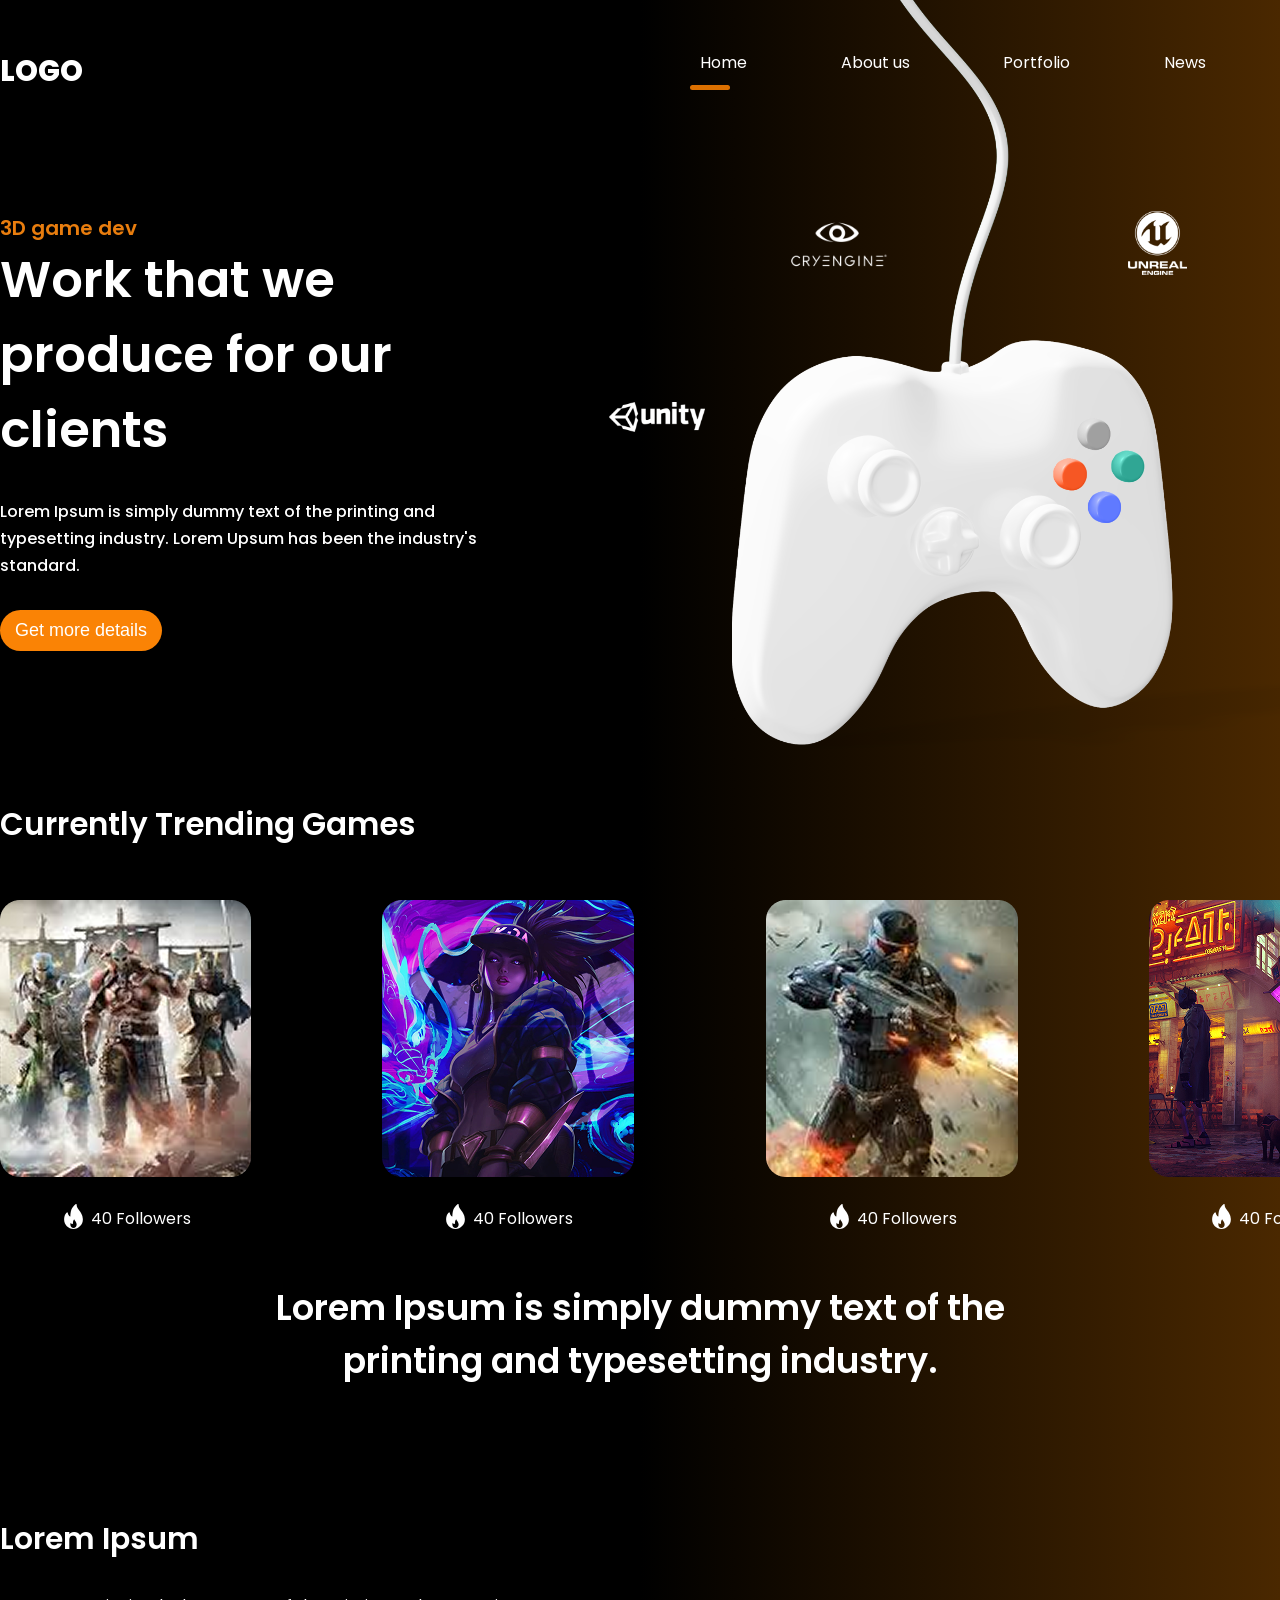
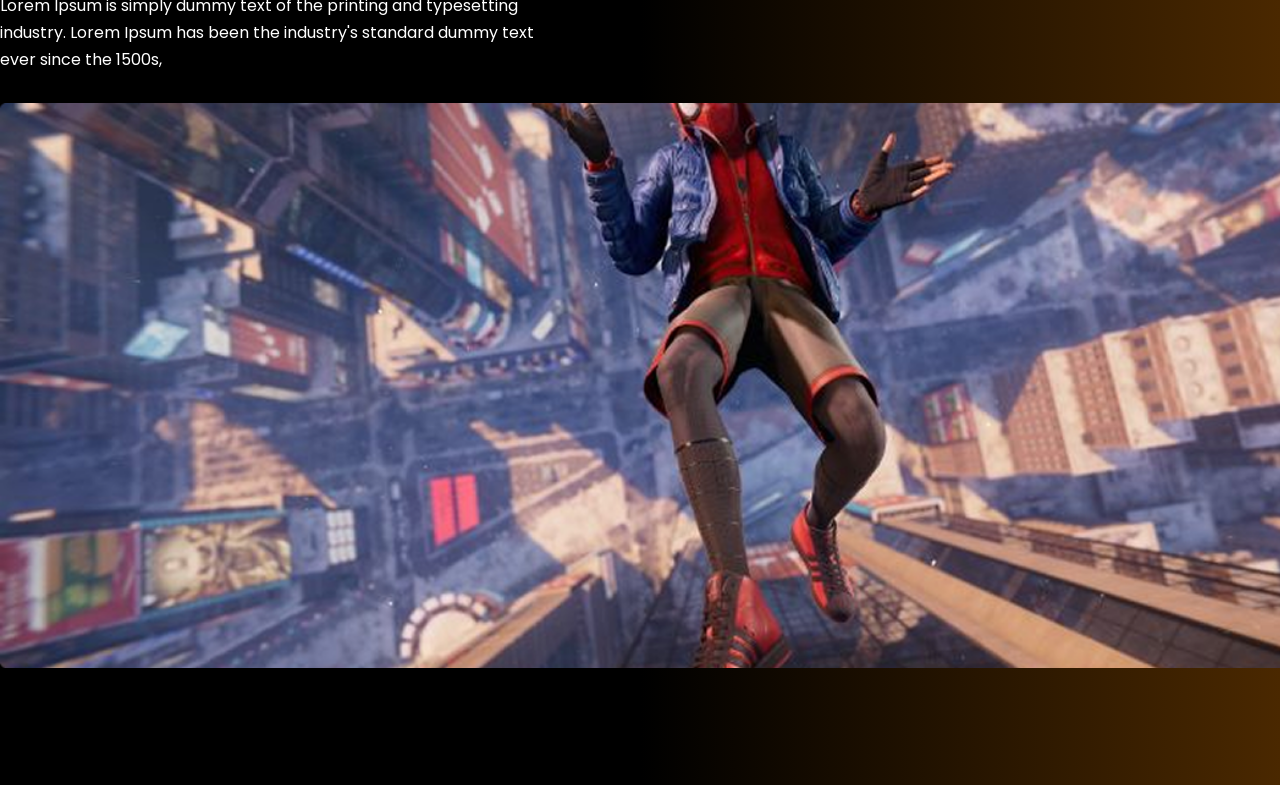
==== index.html @ a9fa8b21 "Update index.html" ====
<!DOCTYPE html>
<html lang="en">
<head>
    <meta charset="UTF-8">
    <meta name="viewport" content="width=device-width, initial-scale=1.0">
    <title>Game Website</title>
    <link rel="stylesheet" href="/css/main.css">
</head>
<body>
    <div class="wrapper">
        <header class="container">
            <span class="logo">logo</span>
            <nav>
                <ul>
                    <li class="active"><a href="#">Home</a></li>
                    <li ><a href="#">About us</a></li>
                    <li ><a href="#">Portfolio</a></li>
                    <li ><a href="#">News</a></li>
                    <li class="btn" ><a href="#">Contacs</a></li>
                </ul>
            </nav>
        </header>

        <div class="hero container">
            <div class="hero--info">
                <h2>3D game dev</h2>
                <h1>Work that we produce for our clients</h1>
                <p>Lorem Ipsum is simply dummy text of the printing and typesetting industry. Lorem Upsum has been the industry's standard.</p>
                <button class="btn">Get more details</button>
            </div>
            <img src="img/joystick.svg" alt="">
        </div>
        <div class="container trending">
            <a href="#" class="see-all">SEE ALL</a>
            <h3>Currently Trending Games</h3>

            <div class="games">
                <div class="block">
                    <img src="/img/game1.png" alt="">
                    <span><img src="/img/fire 1.svg" alt="">40 Followers</span>
                </div>
                <div class="block">
                    <img src="/img/game2.png" alt="">
                    <span><img src="/img/fire 1.svg" alt="">40 Followers</span>
                </div>
                <div class="block">
                    <img src="/img/game3.png" alt="">
                    <span><img src="/img/fire 1.svg" alt="">40 Followers</span>
                </div>
                <div class="block">
                    <img src="/img/game4.png" alt="">
                    <span><img src="/img/fire 1.svg" alt="">40 Followers</span>
                </div>
            </div>
        </div>

        <div class="container big-text">
            <p>Lorem Ipsum is simply dummy text of the printing and typesetting industry.</p>
        </div>

        <div class="container banner">
            <h3>Lorem Ipsum</h3>
            <p>Lorem Ipsum is simply dummy text of the printing and typesetting industry. Lorem Ipsum has been the industry's standard dummy text ever since the 1500s,</p>
            <img src="img/banner.png" alt="">
        </div>
    </div>

</body>
</html>
---- css/main.css ----
@import url('https://fonts.googleapis.com/css2?family=Poppins:wght@400;500;700;800&display=swap');

*{
    margin:0;
    padding:0;
}

body {
     font-family: "Poppins", sans-serif;
     font-weight: 400;
     color: #fff;
}

a {
    text-decoration: none;
}

img {
    max-width: 100%;
}

.wrapper {
    background: linear-gradient(90deg,rgba(0, 0, 0, 1) 50%, rgba(74, 40, 0, 1) 100%);
    width: 100%;
}

.container {
    width: 1400px;
    margin: 0 auto;
}

header {
    padding: 50px 0;
}

header .logo {
    text-transform: uppercase;
    font-size: 29px;
    font-weight: 800;
}

header nav {
    float: right;
    width: 50%;
}

header nav ul {
    list-style: none;
    display: flex;
    justify-content: space-between;
    z-index: 2;
    position: relative;
}

header nav ul li {
    display: inline-block;
}

header nav ul li a{
    color: #fff;
}

header nav ul li:not(.active):not(.btn) a:hover {
    border-bottom: 5px solid #DC7000;
}

header nav ul li.btn a {
    background: #FA9021;
    padding: 9px 17px;
    border-radius: 5px;
    transition: all 500ms ease;
}

header nav ul li.btn a:hover {
    background: #91a133;
}

header nav ul li.active::after {
    content: '';
    display: block;
    width: 40px;
    height: 5px;
    background: #DC7000;
    border-radius: 10px;
    position: relative;
    top: 10px;
    left: -10px;
}

.hero {
    padding-bottom: 100px;
    position: relative;
    z-index: 1;
}

.hero--info {
    width: 527px;
    padding-top: 70px;
}

.hero--info h2 {
    font-weight: 600;
    font-size: 20px;
    color: #E87D0E;
}

.hero--info h1 {
    font-weight: 600;
    font-size: 50px;
}

.hero--info p {
    font-weight: 500;
    font-size: 16px;
    margin: 30px 0;
    line-height: 170%;
}

.hero--info .btn {
    background: #FA8305;
    color: #fff;
    border-radius: 50px;
    font-size: 18px;
    padding: 10px 15px;
    transition: all 500ms ease;
    border: 0;
}

.hero--info .btn:hover {
    cursor: pointer;
    transform: scale(1.1);
}

.hero img {
    position: absolute;
    top: -150px;
    right: 0;
}

/* Gaming Section */
.trending {
    padding-top: 50px;
}

.trending h3 {
    font-weight: 600;
    font-size: 31px;
}

.trending .see-all {
    color: #fff;
    background: #000000;
    border-radius: 5px;
    padding: 12px 23px;
    float: right;
    display: block;
    transition: all 500ms ease;
}

.trending .see-all:hover {
    transform: scale(1.1);
}

.trending .games {
    display: flex;
    justify-content: space-between;
    width: 100%;
    padding-top: 50px;
}

.trending .games span {
    display: block;
    text-align: center;
    margin-top: 15px;
}

.trending .games span img {
    position: relative;
    top: 5px;
    margin-right: 5px;
}

/* Big-text section*/

.big-text {
    padding: 50px 0;
    font-size: 35px;
    font-weight: 600;
    text-align: center;
    width: 800px;
}

/*Banner*/

.banner {
    padding: 80px 0;
}

.banner h3 {
    font-size: 30px;
    font-weight: 600;
    margin-bottom: 30px;
}

.banner p {
    font-size: 16px;
    font-weight: 400;
    width: 545px;
    line-height: 170%;
    margin-bottom: 30px;
}

.banner img {
    width: 100%;
    margin-bottom: 30px;
}
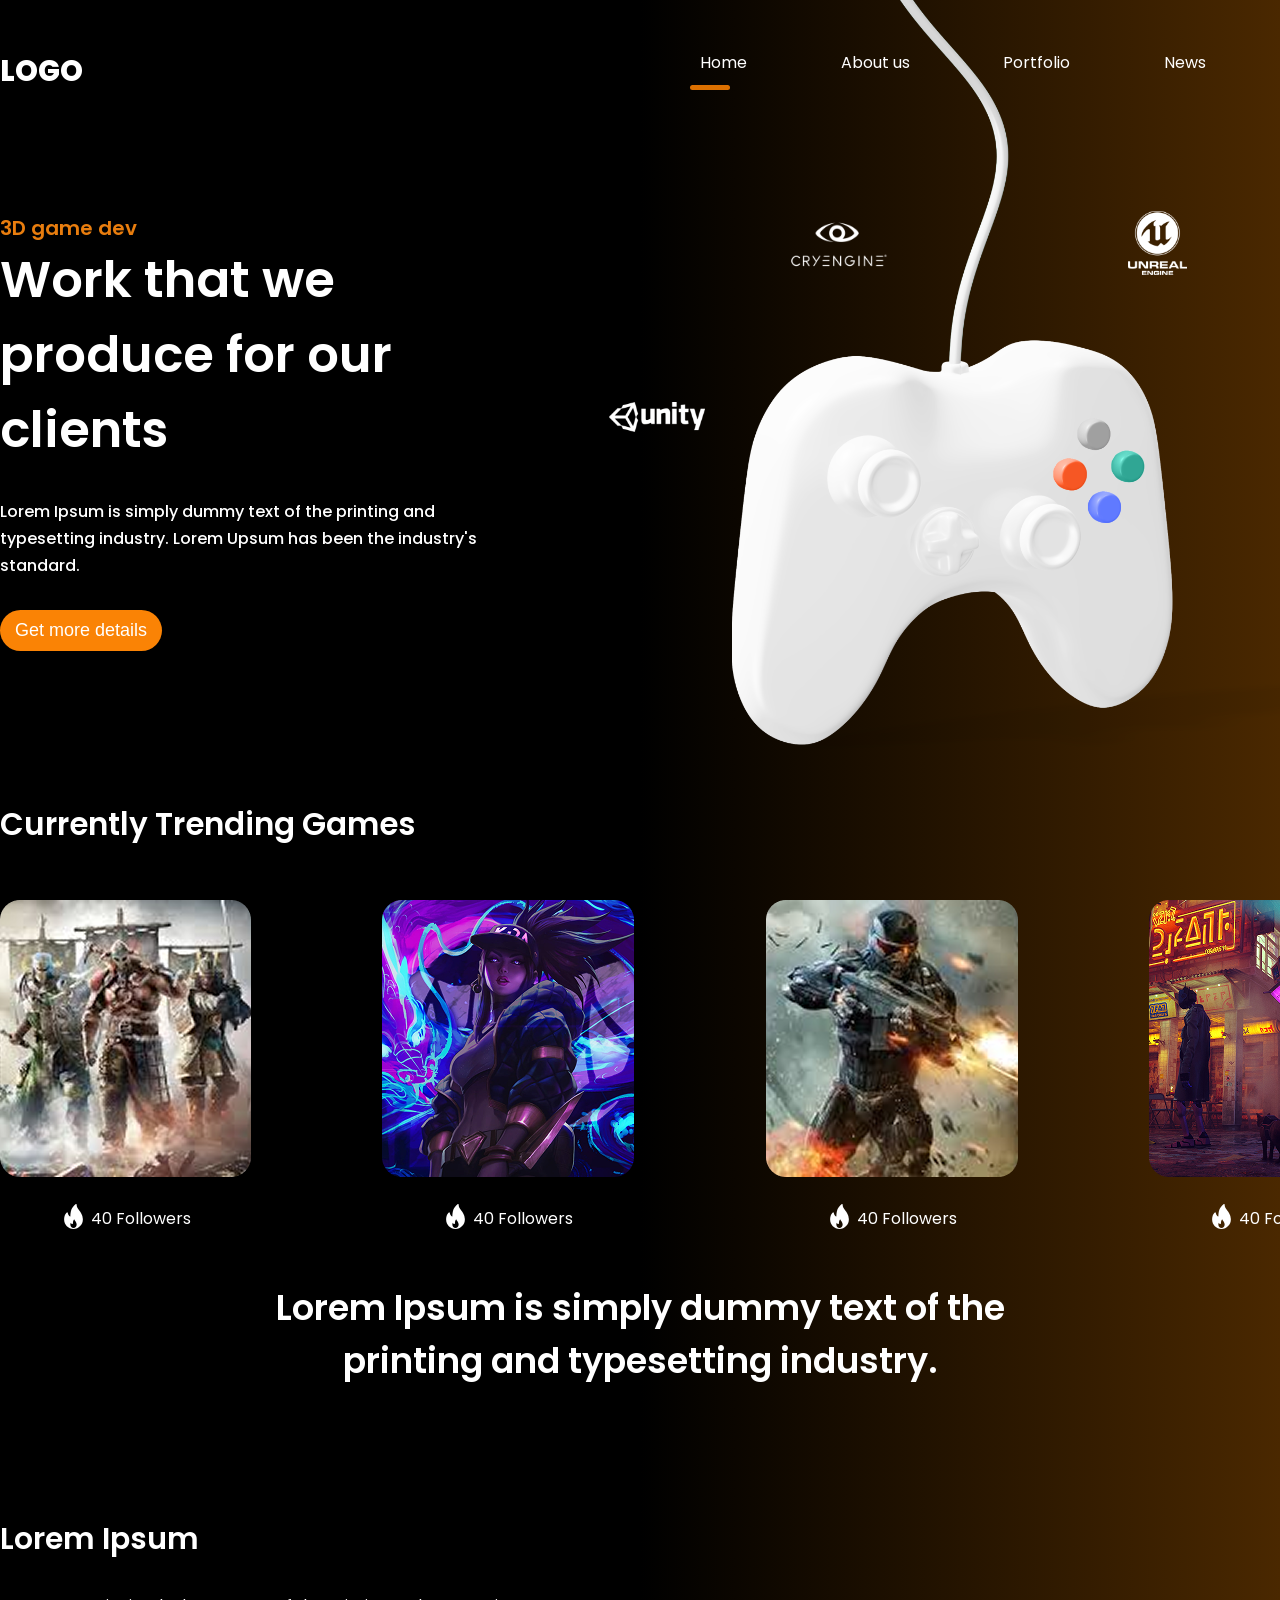
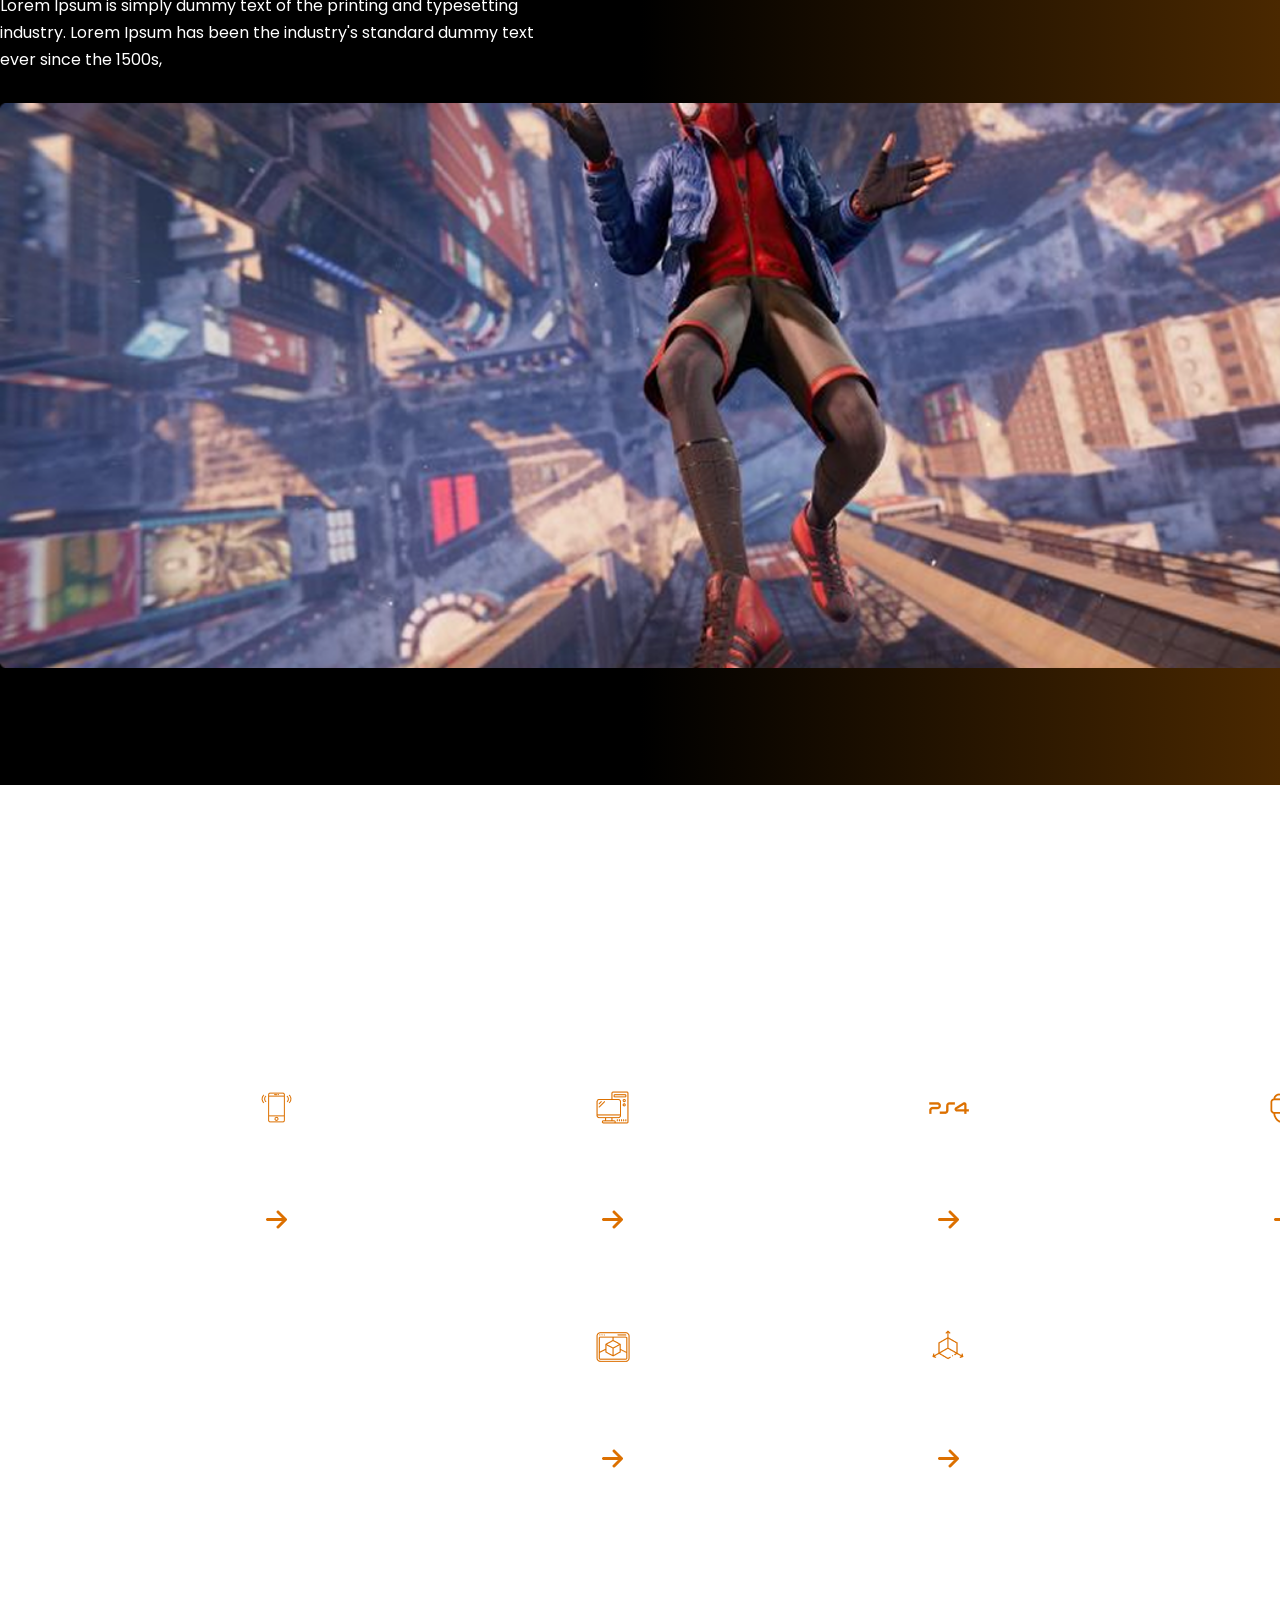
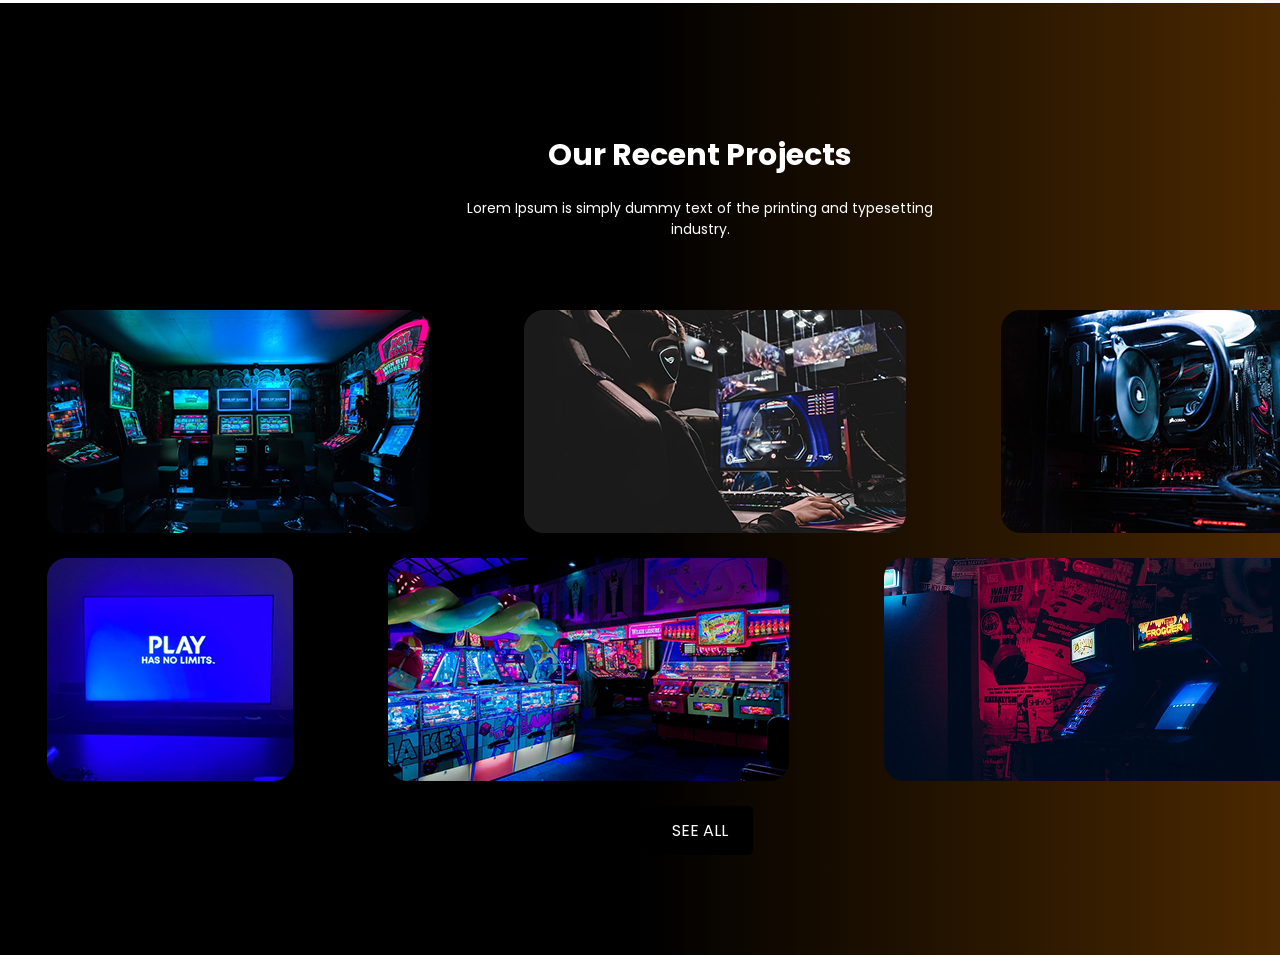
==== commit 080b5e6a: "Fix file paths for GitHub" ====
--- a/index.html
+++ b/index.html
@@ -4,7 +4,7 @@
     <meta charset="UTF-8">
     <meta name="viewport" content="width=device-width, initial-scale=1.0">
     <title>Game Website</title>
-    <link rel="stylesheet" href="/css/main.css">
+    <link rel="stylesheet" href="css/main.css">
 </head>
 <body>
     <div class="wrapper">
@@ -36,20 +36,20 @@
 
             <div class="games">
                 <div class="block">
-                    <img src="/img/game1.png" alt="">
-                    <span><img src="/img/fire 1.svg" alt="">40 Followers</span>
+                    <img src="img/game1.png" alt="">
+                    <span><img src="img/fire 1.svg" alt="">40 Followers</span>
                 </div>
                 <div class="block">
-                    <img src="/img/game2.png" alt="">
-                    <span><img src="/img/fire 1.svg" alt="">40 Followers</span>
+                    <img src="img/game2.png" alt="">
+                    <span><img src="img/fire 1.svg" alt="">40 Followers</span>
                 </div>
                 <div class="block">
-                    <img src="/img/game3.png" alt="">
-                    <span><img src="/img/fire 1.svg" alt="">40 Followers</span>
+                    <img src="img/game3.png" alt="">
+                    <span><img src="img/fire 1.svg" alt="">40 Followers</span>
                 </div>
                 <div class="block">
-                    <img src="/img/game4.png" alt="">
-                    <span><img src="/img/fire 1.svg" alt="">40 Followers</span>
+                    <img src="img/game4.png" alt="">
+                    <span><img src="img/fire 1.svg" alt="">40 Followers</span>
                 </div>
             </div>
         </div>
@@ -65,5 +65,61 @@
         </div>
     </div>
 
+    <div class="features">
+        <div class="container">
+            <h3>Lorem Ipsum is simply dummy text of the printing and typesetting industry.</h3>
+            <p>Lorem Ipsum is simply dummy text of the printing and typesetting industry. Lorem Ipsum has been the industry's standard dummy text ever since the 1500s,</p>
+            <div class="info">
+                <div class="block">
+                    <img src="img/feature1.png" alt="">
+                    <p>Mobile Game Development</p>
+                    <img src="img/arrow 1.png" alt="">
+                </div>
+                <div class="block">
+                    <img src="img/feature2.png" alt="">
+                    <p>PC Game Development</p>
+                    <img src="img/arrow 1.png" alt="">
+                </div>
+                <div class="block">
+                    <img src="img/feature3.png" alt="">
+                    <p>PS4 Game Development</p>
+                    <img src="img/arrow 1.png" alt="">
+                </div>
+                <div class="block">
+                    <img src="img/feature4.png" alt="">
+                    <p>AR/VR Solutions</p>
+                    <img src="img/arrow 1.png" alt="">
+                </div>
+                <div class="block">
+                    <img src="img/feature5.png" alt="">
+                    <p>AR/ VR design</p>
+                    <img src="img/arrow 1.png" alt="">
+                </div>
+                <div class="block">
+                    <img src="img/feature6.png" alt="">
+                    <p>3D Modelings</p>
+                    <img src="img/arrow 1.png" alt="">
+                </div>
+            </div>
+        </div>
+    </div>
+
+    <div class="wrapper">
+       <div class="container project">
+        <h3>Our Recent Projects</h3>
+        <p>Lorem Ipsum is simply dummy text of the printing and typesetting industry. </p>
+        <div class="images">
+            <img src="img/im1.png" alt="">
+            <img src="img/im2.png" alt="">
+            <img src="img/im3.png" alt="">
+        </div>
+        <div class="images">
+            <img src="img/im4.png" alt="">
+            <img src="img/im5.png" alt="">
+            <img src="img/im6.png" alt="">
+        </div>
+        <a href="" class="see-all">SEE ALL</a>
+       </div>
+    </div>
 </body>
 </html>
--- a/css/main.css
+++ b/css/main.css
@@ -147,7 +147,7 @@
     font-size: 31px;
 }
 
-.trending .see-all {
+.trending .see-all, .project .see-all {
     color: #fff;
     background: #000000;
     border-radius: 5px;
@@ -157,7 +157,7 @@
     transition: all 500ms ease;
 }
 
-.trending .see-all:hover {
+.trending .see-all:hover, .project .see-all:hover {
     transform: scale(1.1);
 }
 
@@ -213,4 +213,75 @@
 .banner img {
     width: 100%;
     margin-bottom: 30px;
+}
+
+.features {
+    background: url('/img/BG2.png') no-repeat center center fixed;
+    background-size: cover;
+    padding: 80px 80px;
+}
+
+.features h3,
+.features p {
+    margin-bottom: 20px;
+    text-align: center;
+    max-width: 830px;
+    margin-left: auto;
+    margin-right: auto;
+}
+
+.features h3 {
+    font-size: 30px;
+    font-weight: 700;
+}
+
+.features .info {
+    display: flex;
+    justify-content: center;
+    flex-wrap: wrap;
+}
+
+.features .info .block {
+    text-align: center;
+    width: 20%;
+    margin: 30px 2%;
+}
+
+.features .info .block img {
+    margin-bottom: 17px;
+}
+
+.project {
+    padding: 100px 0;
+}
+
+.project h3 {
+    margin-top: 30px;
+    text-align: center;
+    margin-bottom: 20px;
+    font-size: 30px;
+    font-weight: 700;
+}
+
+.project p {
+    margin-top: 10px;
+    text-align: center;
+    margin-bottom: 70px;
+    font-size: 14px;
+    max-width: 497px;   
+    margin-left: auto;
+    margin-right: auto;
+}
+
+.project .images {
+    display: flex;
+    justify-content: space-around;
+    margin-bottom: 25px;
+}
+
+.project .see-all {
+    float: none;
+    width: 60px;
+    text-align: center;
+    margin: 0 auto;
 }
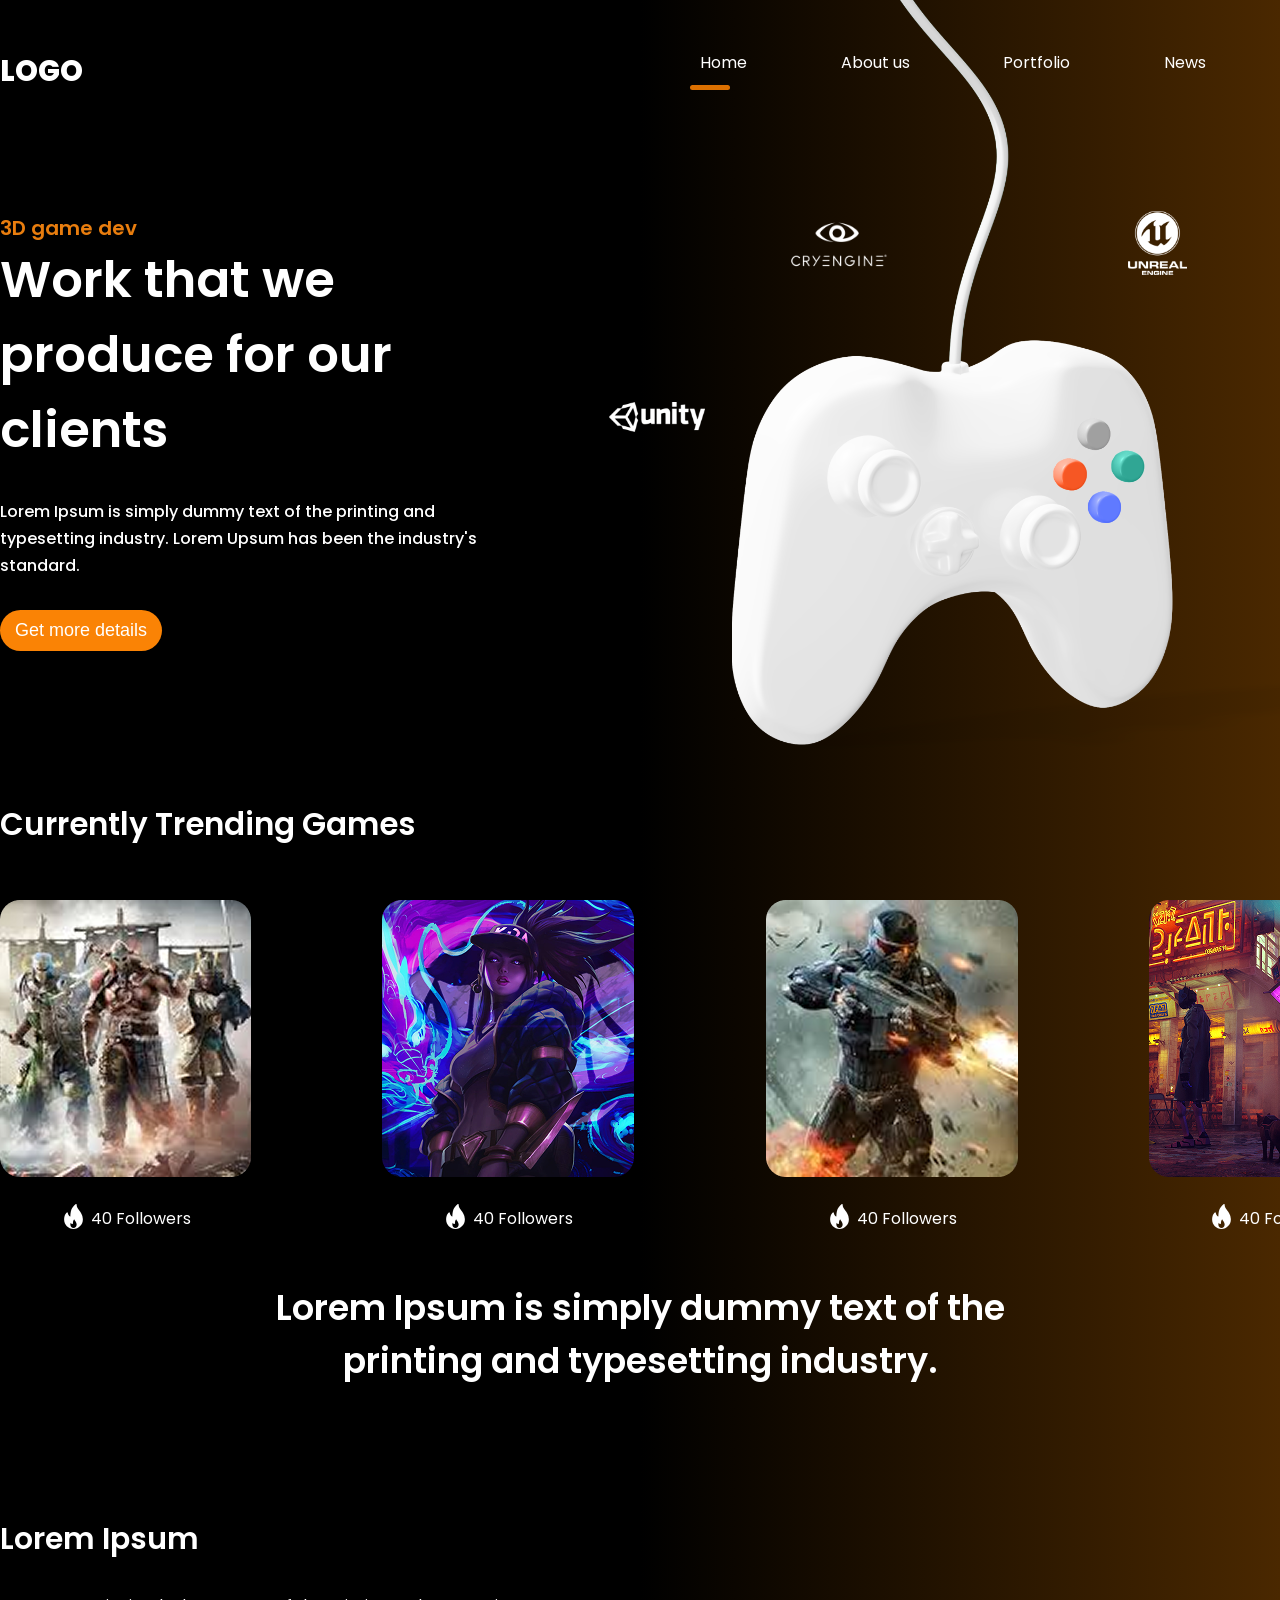
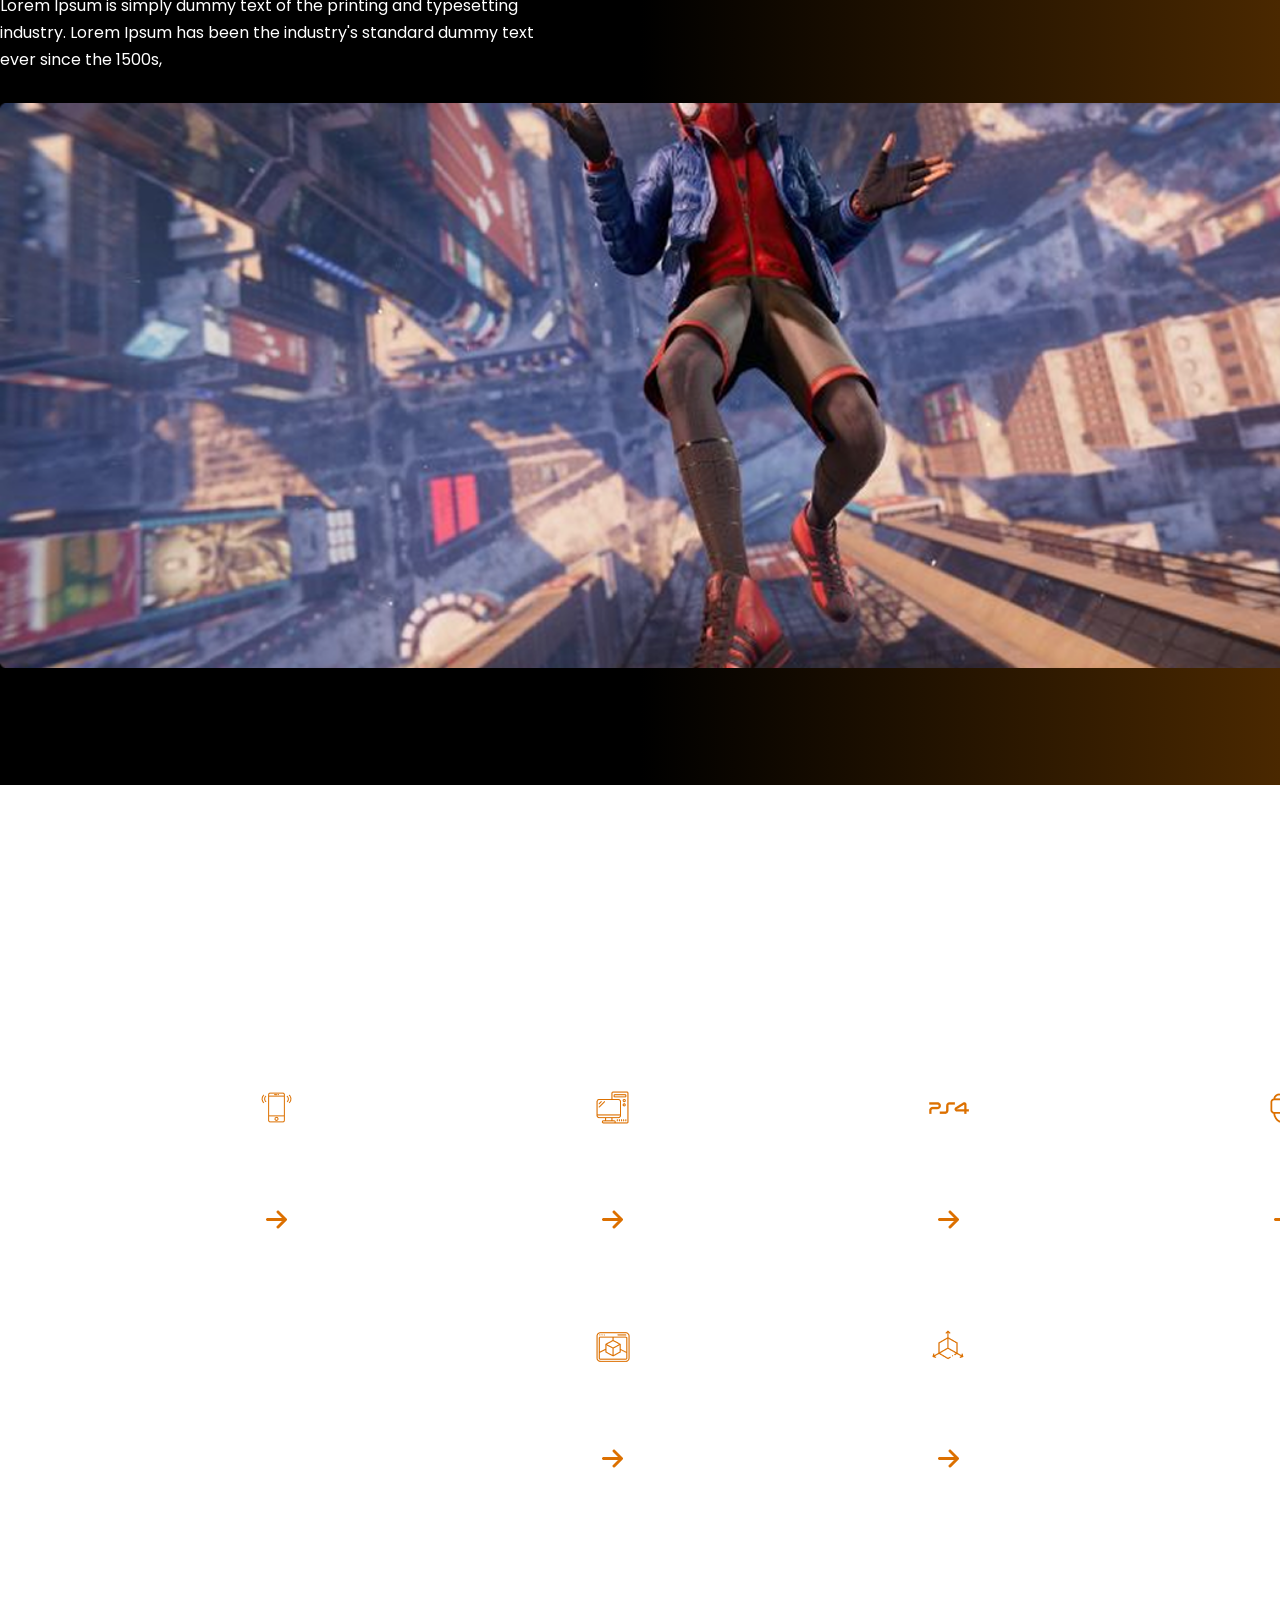
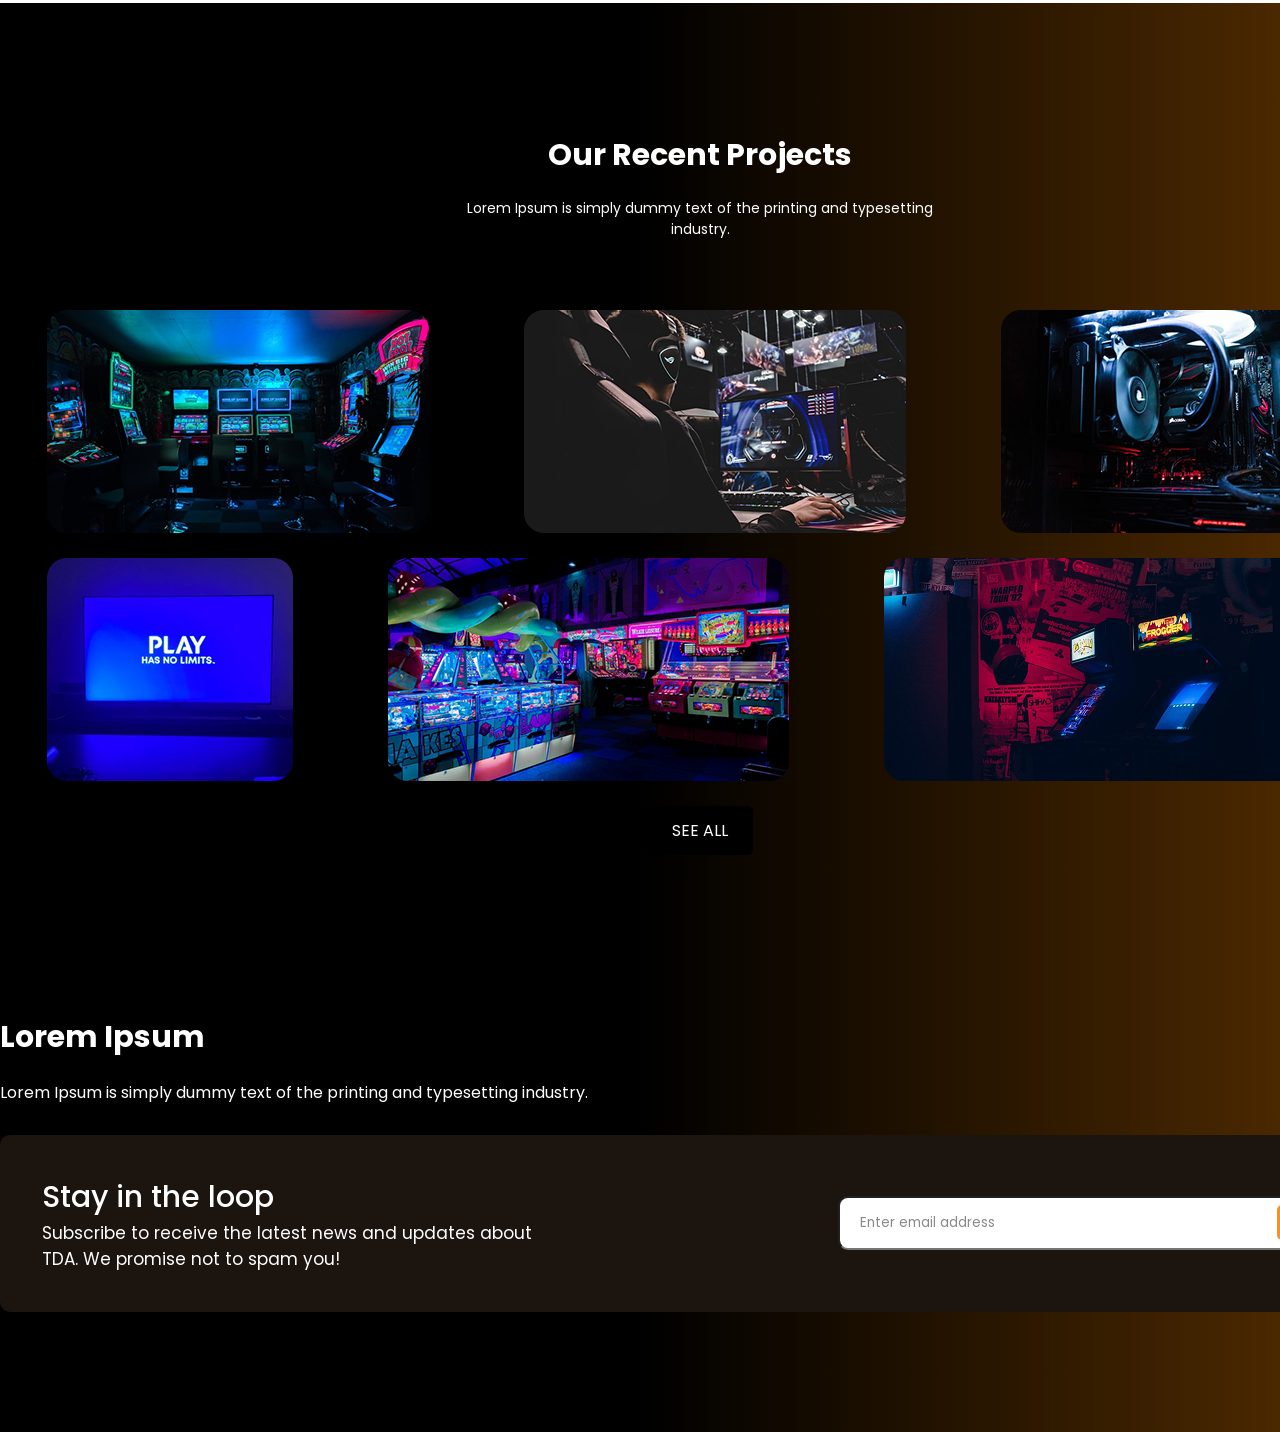
==== commit 78002236: "Fix file paths for GitHub" ====
--- a/index.html
+++ b/index.html
@@ -120,6 +120,23 @@
         </div>
         <a href="" class="see-all">SEE ALL</a>
        </div>
+
+       <div class="container email">
+            <h3>Lorem Ipsum</h3>
+            <p>Lorem Ipsum is simply dummy text of the printing and typesetting industry. </p>
+            <div class="block">
+                <div>
+                    <h4>Stay in the loop</h4>
+                    <p>Subscribe to receive the latest news and updates about TDA.
+                        We promise not to spam you! </p>
+                </div>
+                <div>
+                    <input type="email" placeholder="Enter email address">
+                    <button>Continue</button>
+                </div>
+            </div>
+        </div>
     </div>
+
 </body>
 </html>
--- a/css/main.css
+++ b/css/main.css
@@ -64,14 +64,14 @@
     border-bottom: 5px solid #DC7000;
 }
 
-header nav ul li.btn a {
+header nav ul li.btn a, .email .block button {
     background: #FA9021;
     padding: 9px 17px;
     border-radius: 5px;
     transition: all 500ms ease;
 }
 
-header nav ul li.btn a:hover {
+header nav ul li.btn a:hover, .email .block button:hover {
     background: #91a133;
 }
 
@@ -284,4 +284,64 @@
     width: 60px;
     text-align: center;
     margin: 0 auto;
+}
+
+/* Bottom part*/
+.email {
+    padding-bottom: 120px;
+}
+
+.email h3 {
+    margin-top: 60px;
+    font-size: 30px;
+    font-weight: 700;
+    margin-bottom: 20px;
+}
+
+.email .block {
+    background: #1C140F;
+    margin-top: 30px;
+    border-radius: 10px;
+    padding: 40px 3%;
+    width: 94%;
+    display: flex;
+    justify-content: space-between;
+    align-items: center;
+}
+
+.email .block h4 {
+    font-size: 30px;
+    font-weight: 500;
+}
+
+.email .block p {
+    font-size: 17px;
+    font-weight: 400;
+    width: 530px;
+}
+
+.email .block input {
+    background: #fff;
+    width: 386px;
+    border-radius: 10px;
+    font-family: "Poppins", sans-serif;
+    font-weight: 400;
+    padding: 15px 20px;
+    position: relative;
+    right: -95px;
+    z-index: 1;
+    padding-right: 120px;
+}
+
+.email .block input::placeholder {
+    color: #898989;
+}
+
+.email .block button {
+    cursor: pointer;
+    border: 0;
+    padding: 10px 14px;
+    position: relative;
+    z-index: 2;
+    color: #fff;
 }
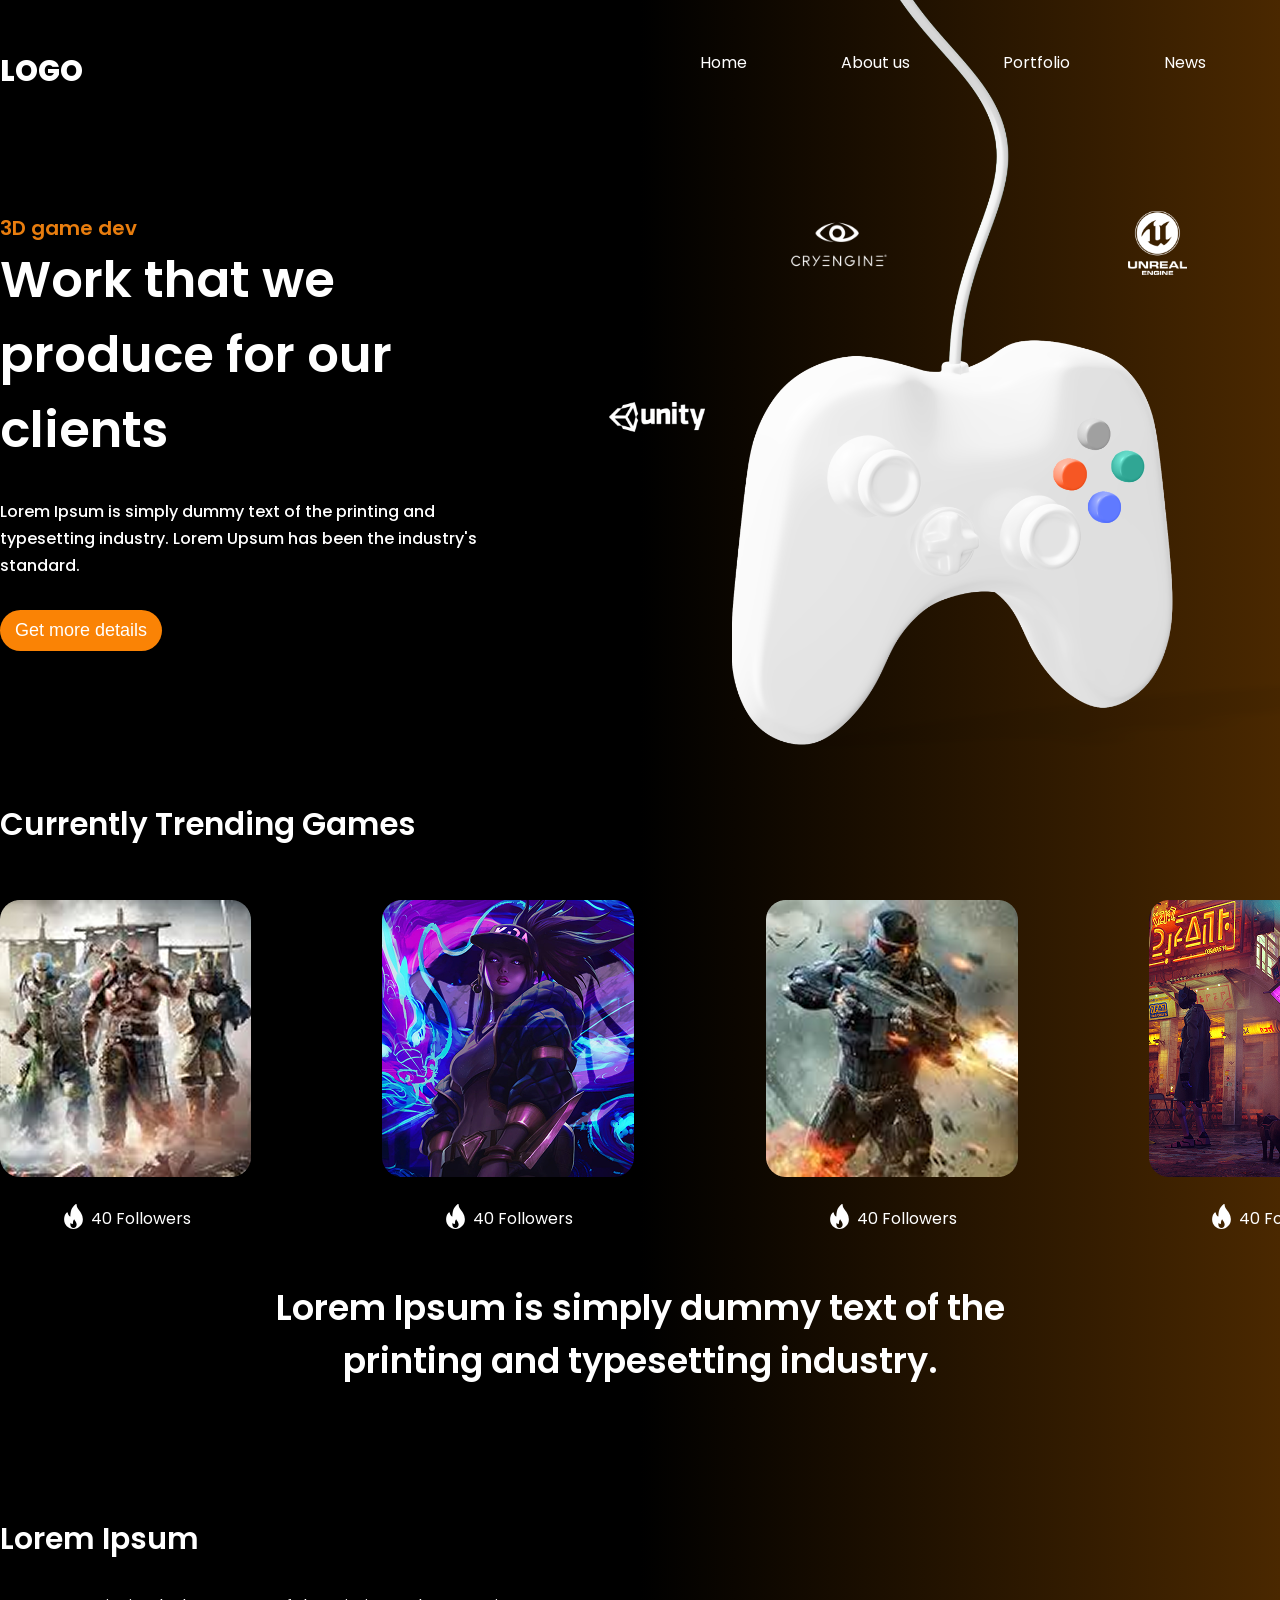
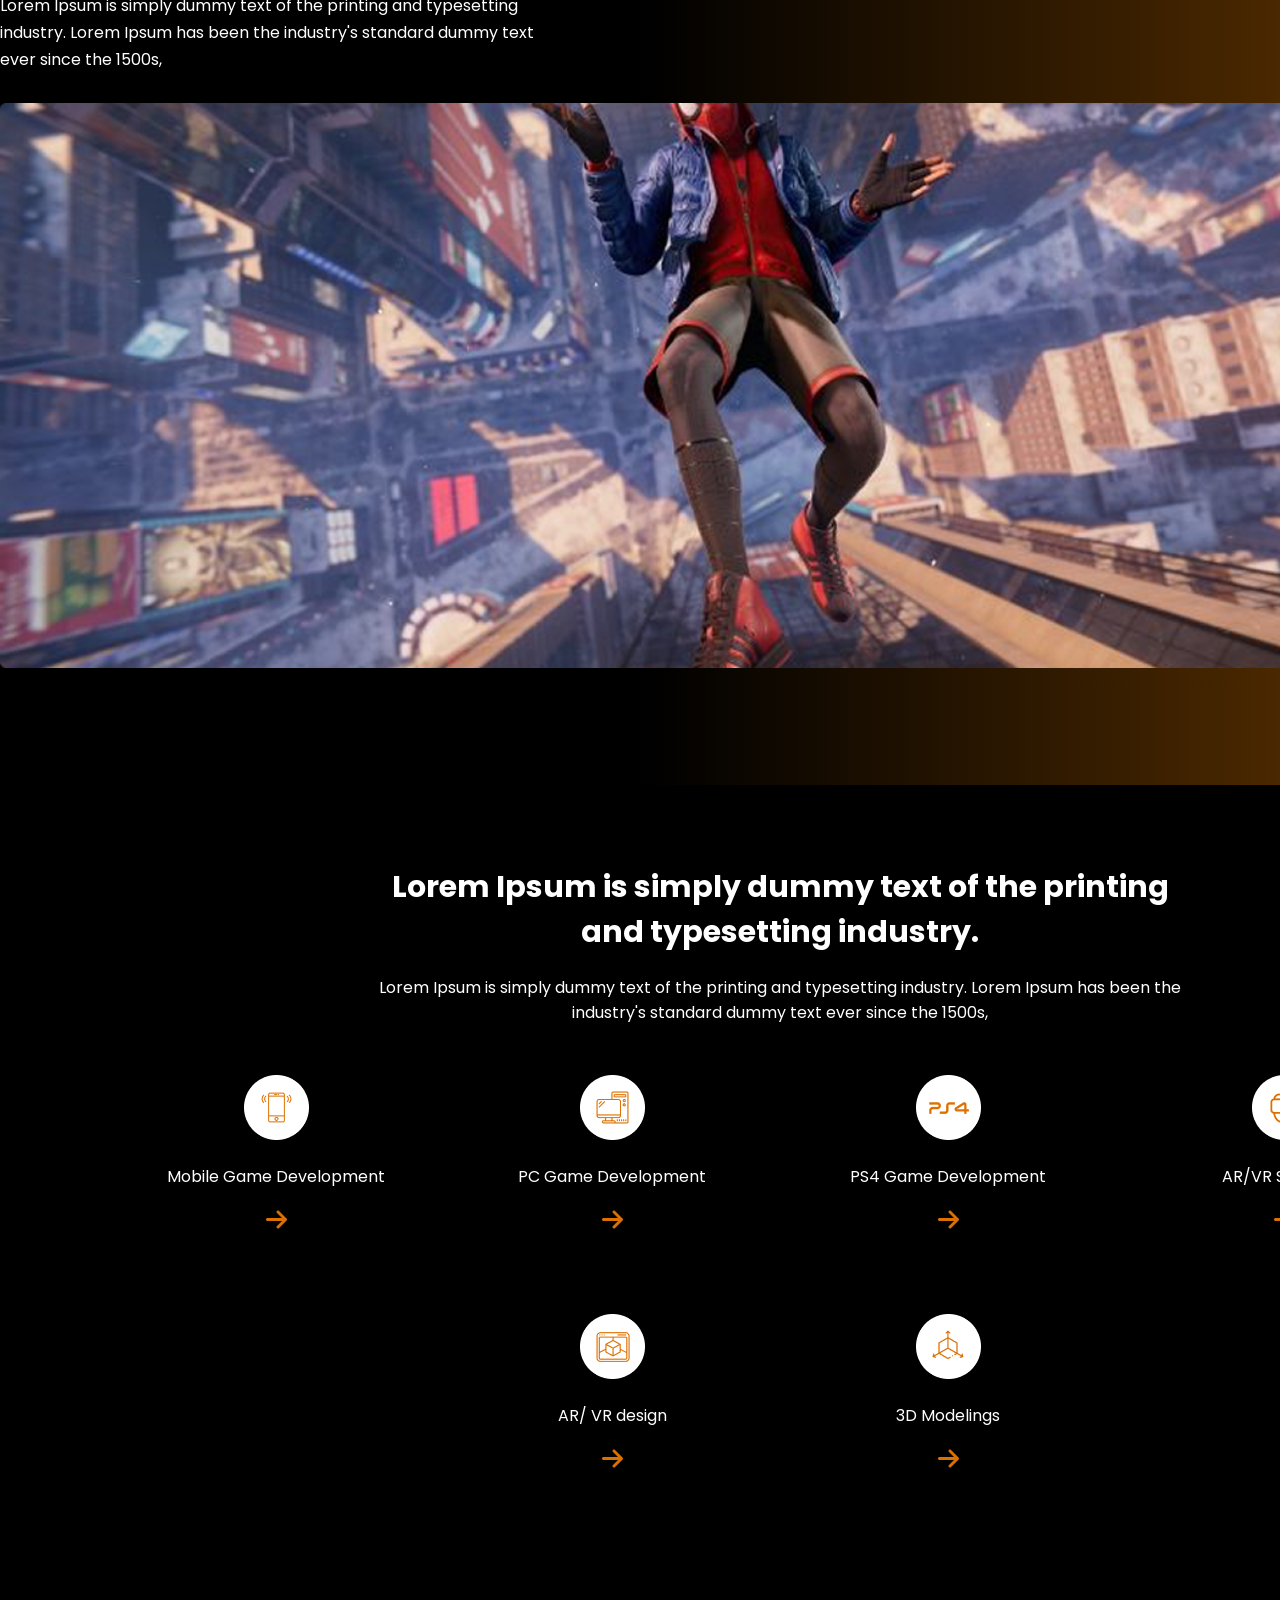
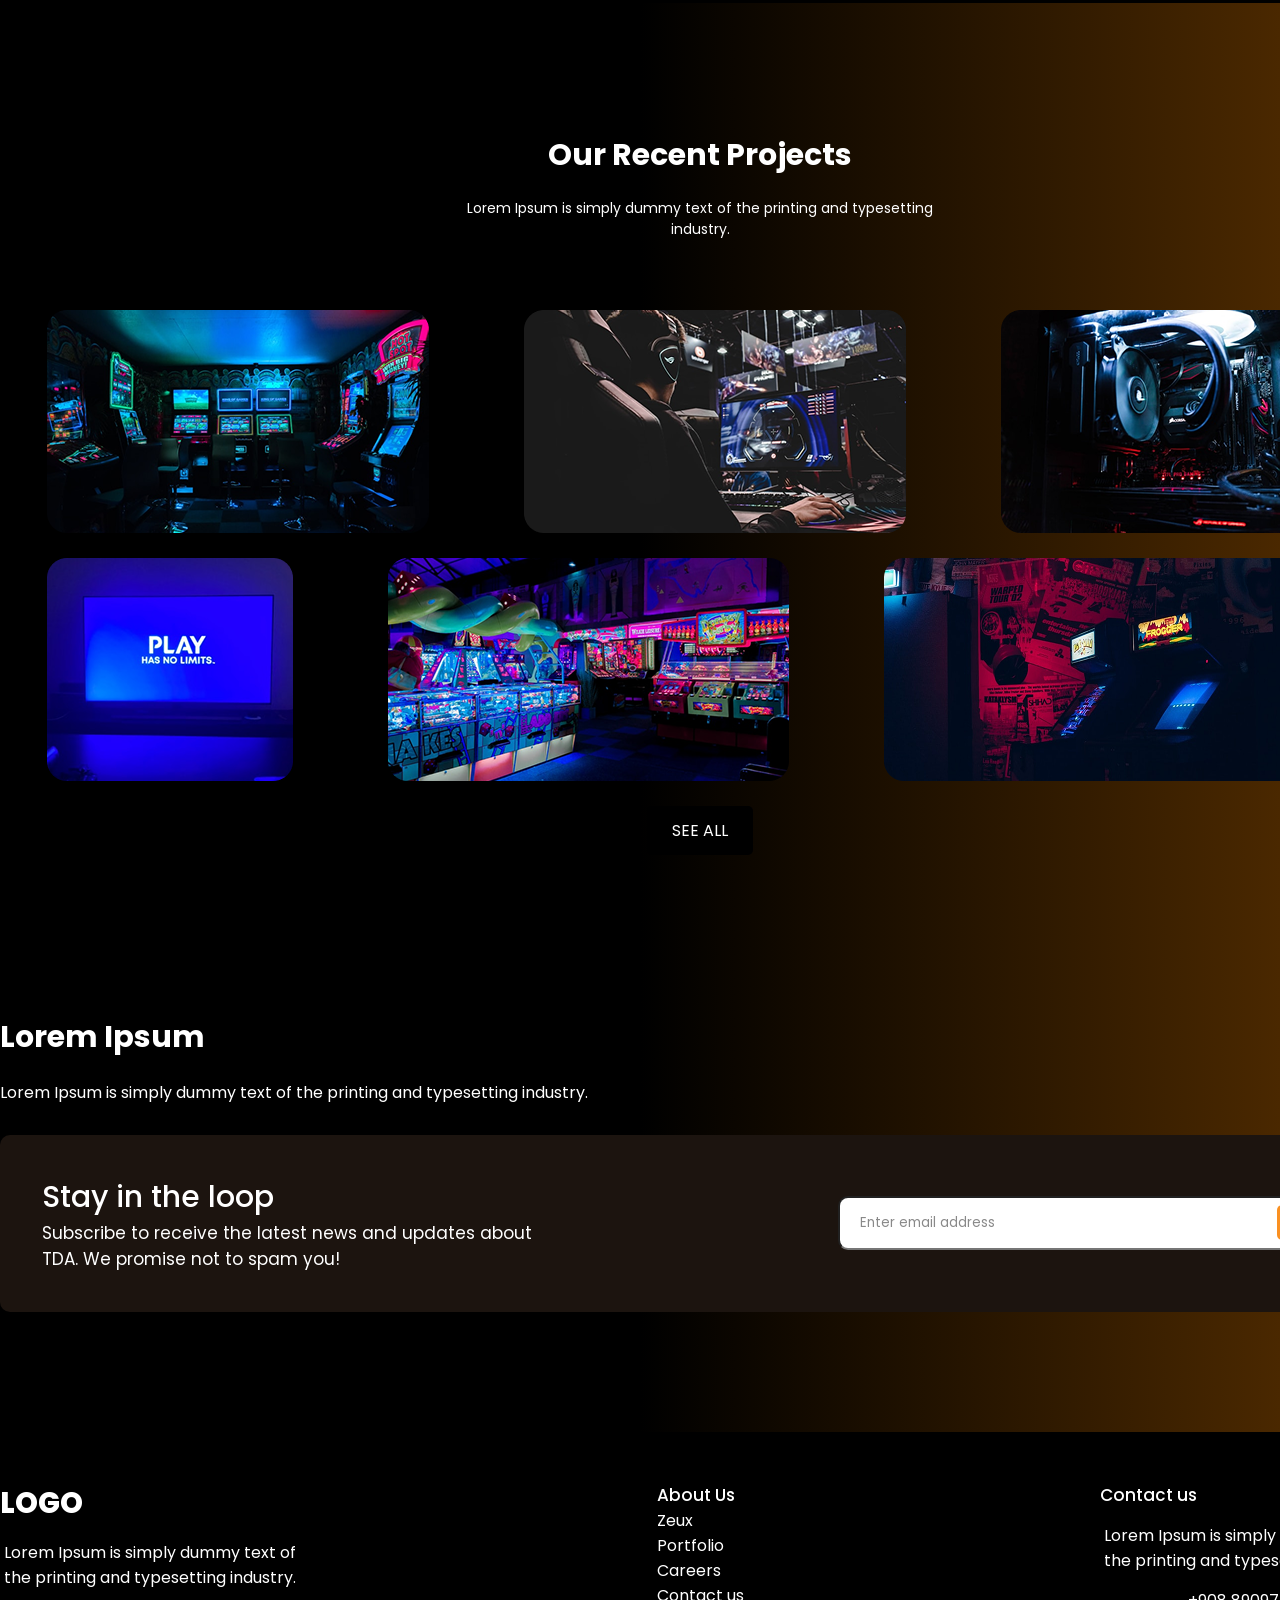
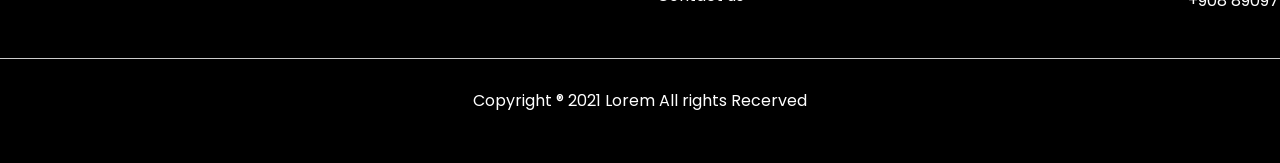
==== commit 533ff6d4: "Fix file paths for GitHub" ====
--- a/index.html
+++ b/index.html
@@ -12,11 +12,11 @@
             <span class="logo">logo</span>
             <nav>
                 <ul>
-                    <li class="active"><a href="#">Home</a></li>
-                    <li ><a href="#">About us</a></li>
+                    <li ><a href="/">Home</a></li>
+                    <li ><a href="/about.html">About us</a></li>
                     <li ><a href="#">Portfolio</a></li>
                     <li ><a href="#">News</a></li>
-                    <li class="btn" ><a href="#">Contacs</a></li>
+                    <li class="btn" ><a href="/contacs.html">Contacs</a></li>
                 </ul>
             </nav>
         </header>
@@ -131,12 +131,46 @@
                         We promise not to spam you! </p>
                 </div>
                 <div>
-                    <input type="email" placeholder="Enter email address">
-                    <button>Continue</button>
+                    <input type="email" id="emailField" placeholder="Enter email address">
+                    <button onclick="checkEmail()">Continue</button>
                 </div>
             </div>
         </div>
     </div>
 
+    <footer>
+        <div class="blocks container">
+            <div>
+                <span class="logo">Logo</span>
+                <p>Lorem Ipsum is simply dummy text of the printing and typesetting industry. </p>
+            </div>
+            <div>
+                <h4>About Us</h4>
+                <ul>
+                    <li>Zeux</li>
+                    <li>Portfolio</li>
+                    <li>Careers</li>
+                    <li>Contact us</li>
+                </ul>
+            </div>
+            <div>
+                <h4>Contact us</h4>
+                <p>Lorem Ipsum is simply dummy text of the printing and typesetting industry. </p>
+                <p>+908 89097 890</p>
+            </div>
+        </div>
+        <hr>
+        <p>Copyright ® 2021 Lorem All rights Recerved</p>
+    </footer>
+
+    <script>
+        function checkEmail() {
+            let email = document.querySelector('#emailField').value;
+            if(!email.includes('@')) alert('There is no symbol:"@"');
+            else if(!email.includes('.')) alert('There is no symbol:"."');
+            else alert('Success!')
+        }
+    </script>
+
 </body>
 </html>
--- a/css/main.css
+++ b/css/main.css
@@ -9,6 +9,7 @@
      font-family: "Poppins", sans-serif;
      font-weight: 400;
      color: #fff;
+     background: #000000;
 }
 
 a {
@@ -22,6 +23,7 @@
 .wrapper {
     background: linear-gradient(90deg,rgba(0, 0, 0, 1) 50%, rgba(74, 40, 0, 1) 100%);
     width: 100%;
+    overflow-x: hidden;
 }
 
 .container {
@@ -33,7 +35,8 @@
     padding: 50px 0;
 }
 
-header .logo {
+header .logo,
+footer .blocks .logo {
     text-transform: uppercase;
     font-size: 29px;
     font-weight: 800;
@@ -116,7 +119,7 @@
     line-height: 170%;
 }
 
-.hero--info .btn {
+.hero--info .btn, .hero-about .info .btn {
     background: #FA8305;
     color: #fff;
     border-radius: 50px;
@@ -126,7 +129,7 @@
     border: 0;
 }
 
-.hero--info .btn:hover {
+.hero--info .btn:hover, .hero-about .info .btn:hover {
     cursor: pointer;
     transform: scale(1.1);
 }
@@ -344,4 +347,213 @@
     position: relative;
     z-index: 2;
     color: #fff;
+}
+
+/* Страница про нас */
+.hero-about {
+    position: relative;
+}
+
+.hero-about .info {
+    width: 500px;
+    padding: 250px 0;
+}
+
+.hero-about .info h1 {
+    margin-bottom: 15px;
+    font-size: 30px;
+}
+
+.hero-about .info .btn {
+    margin-top: 20px;
+}
+
+.hero-about img {
+    position: absolute;
+    right: -150px;
+    top: 0;
+}
+
+.work {
+    padding: 80px 0;
+}
+
+.work h2 {
+    font-size: 25px;
+    margin-bottom: 40px;
+}
+
+.work .blocks {
+    display: flex;
+    justify-content: space-between;
+}
+
+.work .blocks .block {
+    width: 25%;
+    border-radius: 10px;
+    padding: 50px 35px;
+    background: #1C140F;
+}
+
+.work .blocks .block span {
+    font-size: 14px;
+    font-weight: 400;
+}
+
+.work .blocks .block h3 {
+    font-size: 20px;
+    margin: 20px 0;
+}
+
+.work .blocks .block .badge {
+    border-radius: 7px;
+    padding: 10px 20px;
+}
+
+.work .blocks .block .badge.purple {
+    background: #560f67;
+}
+
+.work .blocks .block .badge.brown {
+    background: #31190d;
+}
+
+.work .blocks .block .badge.green {
+    background: #192a1d;
+}
+
+/* Contacts page */
+.hero-contacts h2 {
+    text-align: center;
+    margin-top: 70px;
+    margin-bottom: 30px;
+    font-size: 16px;
+    font-weight: 400;
+}
+
+.hero-contacts h1 {
+    text-align: center;
+    margin-bottom: 30px;
+    font-size: 33px;
+}
+
+.hero-contacts p {
+    text-align: center;
+}
+
+.hero-contacts img {
+    margin: 80px 15%;
+}
+
+.feedback {
+    padding: 70px 0;
+    background: #1C140F;
+}
+
+.feedback h2 {
+    text-align: center;
+    font-weight: 500;
+    font-size: 30px;
+}
+
+.feedback p {
+    text-align: center;
+    font-weight: 400;
+    font-size: 13px;
+    margin-top: 10px;
+}
+
+.feedback form {
+    margin: 80px auto;
+    width: 600px;
+}
+
+.feedback form .inline {
+    display: flex;
+    justify-content: space-between;
+}
+
+.feedback form .inline > div {
+    width: 50%;
+}
+
+.feedback form label {
+    color: #4F4F4F;
+    font-size: 14px;   
+}
+
+.feedback form input,
+.feedback form textarea {
+    background: #2C2420;
+    border-radius: 10px;
+    border: 0.6px solid #CECECE;
+    display: block;
+    width: 90%;
+    padding: 15px 10px;
+    outline: none;
+    color: #ccc;
+    margin-top: 7px;
+    margin-bottom: 20px;
+}
+
+.feedback form .one-line {
+   width: 96%; 
+}
+
+.feedback form textarea {
+    resize: none;
+    height: 200px;
+}
+
+.feedback form button {
+    background: #DC7000;
+    color: #fff;
+    padding: 15px 30px;
+    border-radius: 5px;
+    border: 0;
+    float: right;
+    cursor: pointer;
+    transition: all 500ms ease;
+}
+
+.feedback form button:hover {
+    background: rgb(69, 155, 87);
+}
+
+/*Footer*/
+footer {
+    background: #000000;
+    padding: 50px 0;
+}
+
+footer .blocks {
+    display: flex;
+    justify-content: space-between;
+}
+
+footer .blocks p {
+    width: 300px;
+    margin: 15px 0;
+}
+
+footer .blocks h4 {
+    font-weight: 500;
+    font-size: 17px;
+}
+
+footer .blocks ul {
+    font-size: 16px;
+    font-weight: 400;
+    list-style: none;
+}
+
+footer hr {
+    margin: 30px 0;
+    border: 0;
+    height: 0.6px;
+    background: #ccc;
+}
+
+footer p {
+    text-align: center;
 }
